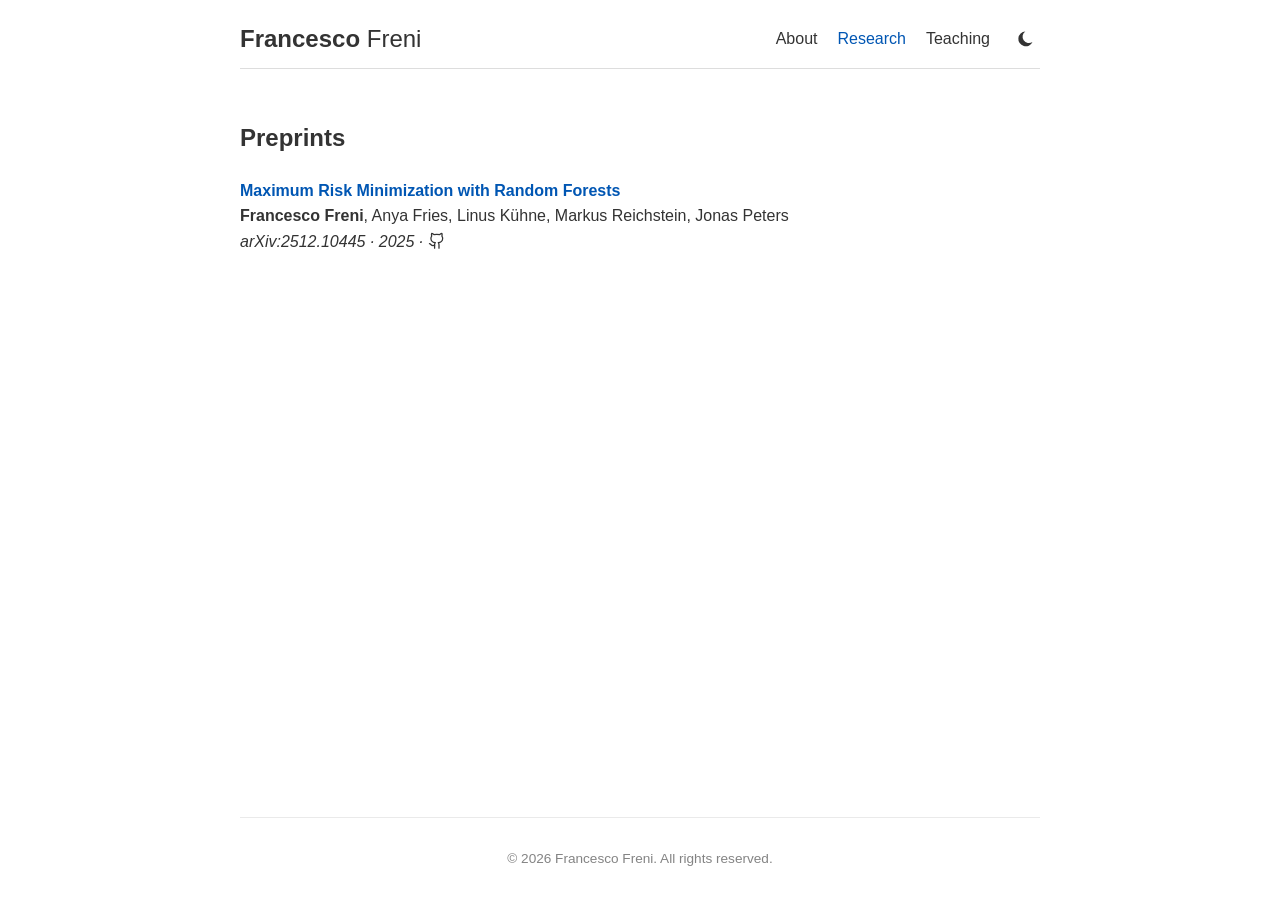
==== research.html @ 5fad2304 "modified navigation bar design for mobile" ====
<!DOCTYPE html>
<html lang="en">
<head>
    <meta charset="UTF-8">
    <meta name="viewport" content="width=device-width, initial-scale=1.0">
    <title>Research | Francesco Freni</title>
    <link rel="icon" href="data:image/svg+xml,<svg xmlns=%22http://www.w3.org/2000/svg%22 viewBox=%220 0 100 100%22><text y=%22.9em%22 font-size=%2290%22>🌋</text></svg>">
    <link rel="stylesheet" href="style.css">
    <script>
        const savedTheme = localStorage.getItem('theme') || (window.matchMedia('(prefers-color-scheme: dark)').matches ? 'dark' : 'light');
        if (savedTheme === 'dark') document.documentElement.setAttribute('data-theme', 'dark');
    </script>
</head>
<body>
    <header>
        <div>
            <a href="index.html"><strong>Francesco</strong> Freni</a>
        </div>

        <button class="hamburger" aria-label="Menu">
            <span class="bar"></span>
            <span class="bar"></span>
            <span class="bar"></span>
        </button>

        <nav>
            <a href="index.html">About</a>
            <a href="research.html" class="active">Research</a>
            <a href="teaching.html">Teaching</a>
            <button id="theme-toggle" aria-label="Toggle Dark Mode"></button>
        </nav>
    </header>

    <main>
        <section>
            <h2>Preprints</h2>
            <div class="pub-item">
                <div class="pub-title">
                    <a href="https://arxiv.org/pdf/2512.10445">Maximum Risk Minimization with Random Forests</a>
                </div>
                <div class="pub-authors"><strong>Francesco Freni</strong>, Anya Fries, Linus Kühne, Markus Reichstein, Jonas Peters</div>
                <div class="pub-venue"> <a href="https://arxiv.org/abs/2512.10445" class="venue-text-link">arXiv:2512.10445</a> &middot; 2025 &middot;
                    <a href="https://github.com/francescofreni/nldg" aria-label="GitHub Code" title="GitHub Code" class="venue-icon-link">
                        <svg class="icon" viewBox="0 0 24 24" fill="none" stroke="currentColor" stroke-width="1.75" stroke-linecap="round" stroke-linejoin="round" style="width: 1.1em; height: 1.1em; vertical-align: text-bottom;"><path d="M15 22v-4a4.8 4.8 0 0 0-1-3.5c3 0 6-2 6-5.5.08-1.25-.27-2.48-1-3.5.28-1.15.28-2.35 0-3.5 0 0-1 0-3 1.5-2.64-.5-5.36-.5-8 0C6 2 5 2 5 2c-.3 1.15-.3 2.35 0 3.5A5.403 5.403 0 0 0 4 9c0 3.5 3 5.5 6 5.5-.39.49-.68 1.05-.85 1.65-.17.6-.22 1.23-.15 1.85v4"/><path d="M9 18c-4.51 2-5-2-7-2"/></svg>
                    </a>
                </div>
            </div>
        </section>
    </main>

    <footer>
        <hr class="separator">
        <p>&copy; 2026 Francesco Freni. All rights reserved.</p>
    </footer>

    <script>
        // Dark Mode Logic
        const toggleBtn = document.getElementById('theme-toggle');
        const root = document.documentElement;

        const sunIcon = `<svg viewBox="0 0 24 24" fill="none" stroke="currentColor" stroke-width="2" stroke-linecap="round" stroke-linejoin="round"><circle cx="12" cy="12" r="4" /><path d="M12 2v2M12 20v2M4.93 4.93l1.41 1.41M17.66 17.66l1.41 1.41M2 12h2M20 12h2M4.93 19.07l1.41-1.41M17.66 6.34l1.41-1.41" /></svg>`;
        const moonIcon = `<svg viewBox="0 0 24 24" aria-hidden="true"><path fill="currentColor" fill-rule="evenodd" d="M21 15.6A8.9 8.9 0 1 1 12.4 3 a7.1 7.1 0 0 0 8.6 12.6z"/></svg>`;

        toggleBtn.innerHTML = root.getAttribute('data-theme') === 'dark' ? sunIcon : moonIcon;

        toggleBtn.addEventListener('click', () => {
            const isDark = root.getAttribute('data-theme') === 'dark';
            if (isDark) {
                root.removeAttribute('data-theme');
                localStorage.setItem('theme', 'light');
                toggleBtn.innerHTML = moonIcon;
            } else {
                root.setAttribute('data-theme', 'dark');
                localStorage.setItem('theme', 'dark');
                toggleBtn.innerHTML = sunIcon;
            }
        });

        // Mobile Menu Dropdown Logic
        const hamburger = document.querySelector(".hamburger");
        const navMenu = document.querySelector("nav");

        hamburger.addEventListener("click", () => {
            hamburger.classList.toggle("active");
            navMenu.classList.toggle("active");
            document.body.classList.toggle("menu-open");
        });
    </script>
</body>
</html>
---- style.css ----
/* ==========================================================================
   1. Variables & Theming
   ========================================================================== */
:root {
  --text-color: #333;
  --link-color: #0056b3;
  --bg-color: #fff;
  --nav-bg: #f8f9fa;
  --border-color: #ddd;
}

[data-theme="dark"] {
  --text-color: #e4e4e4;
  --link-color: #66b2ff;
  --bg-color: #121212;
  --nav-bg: #1e1e1e;
  --border-color: #444;
}

/* ==========================================================================
   2. Global & Base Styles
   ========================================================================== */
body {
  font-family: -apple-system, BlinkMacSystemFont, "Segoe UI", Roboto, Helvetica, Arial, sans-serif;
  line-height: 1.6;
  color: var(--text-color);
  background-color: var(--bg-color);
  max-width: 800px;
  margin: 0 auto;
  padding: 0 20px;
  transition: background-color 0.3s ease, color 0.3s ease;

  /* Sticky Footer Flexbox */
  display: flex;
  flex-direction: column;
  min-height: 100vh;
}

main {
  flex: 1; /* Forces the main content to grow and push the footer down */
}

h1, h2, h3 {
  color: var(--text-color);
}

a {
  color: var(--link-color);
  text-decoration: none;
}

a:hover {
  text-decoration: underline;
}

hr.separator {
  border: 0;
  border-top: 1px solid var(--border-color);
  margin: 30px 0;
}

/* ==========================================================================
   3. Header & Navigation
   ========================================================================== */
header {
  border-bottom: 1px solid var(--border-color);
  padding: 20px 0 10px 0;
  margin-bottom: 30px;
  display: flex;
  justify-content: space-between;
  align-items: center;
  position: relative; /* Needed to anchor the mobile dropdown */
}

header h2 {
  margin: 0;
}

/* Header Site Title */
header div a {
  color: var(--text-color);
  font-size: 1.5rem;
  text-decoration: none;
  transition: color 0.3s ease;
}

header div a:hover {
  color: var(--link-color);
  text-decoration: none;
}

.hidden-title {
  visibility: hidden;
}

/* Navigation Links */
nav {
  display: flex;
  align-items: center;
}

nav a {
  margin-left: 20px;
  text-decoration: none;
  color: var(--text-color);
  font-weight: 500;
  transition: color 0.3s ease;
}

nav a.active {
  color: var(--link-color);
}

nav a:hover {
  color: var(--link-color);
  text-decoration: none;
}

/* Theme Toggle Button */
#theme-toggle {
  background: none;
  border: none;
  cursor: pointer;
  color: var(--text-color);
  margin-left: 20px;
  display: flex;
  align-items: center;
  padding: 5px;
  transition: transform 0.2s ease;
}

#theme-toggle svg {
  width: 20px;
  height: 20px;
}

#theme-toggle:hover {
  color: var(--link-color) !important;
  transform: translateY(-2px);
}

/* Hamburger Icon Base (Hidden on Desktop) */
.hamburger {
  display: none;
  cursor: pointer;
  border: none;
  background: none;
  padding: 0;
  z-index: 1000;
}

.hamburger .bar {
  display: block;
  width: 25px;
  height: 3px;
  margin: 5px auto;
  transition: all 0.3s ease-in-out;
  background-color: var(--text-color);
  border-radius: 3px;
}

/* ==========================================================================
   4. About Page & Profile Section
   ========================================================================== */
.hero-title {
  margin-top: 10px;
  margin-bottom: 25px;
}

.hero-title h1 {
  font-size: 3.2rem;
  font-weight: 500;
  margin: 0 0 8px 0;
  line-height: 1.2;
}

.hero-title h1 strong {
  font-weight: 800;
}

.hero-title p {
  font-size: 1.25rem;
  font-weight: 700;
  margin: 0;
  color: var(--text-color);
  opacity: 0.9;
}

.profile-container {
  display: flex;
  gap: 50px;
  align-items: flex-start;
  justify-content: space-between;
  margin-bottom: 40px;
}

.profile-container > div:first-child {
  flex: 1;
  line-height: 1.7;
}

.profile-container > div:first-child p:first-child {
  margin-top: 0;
}

.profile-pic-column {
  flex: 0 0 240px;
  display: flex;
  flex-direction: column;
  align-items: center;
}

.profile-pic {
  width: 100%;
  border-radius: 12px;
  box-shadow: 0 6px 16px rgba(0,0,0,0.08);
  object-fit: cover;
}

/* Social Icons */
.social-icons {
  display: flex;
  gap: 18px;
  margin-top: 20px;
  justify-content: center;
  width: 100%;
}

.social-icons a {
  color: var(--text-color);
  opacity: 0.55;
  display: inline-block;
  transition: color 0.3s ease, opacity 0.3s ease, transform 0.2s ease;
}

.social-icons a svg {
  width: 26px;
  height: 26px;
}

.social-icons a:hover {
  opacity: 1;
  color: var(--link-color) !important;
  transform: translateY(-2px);
}

/* ==========================================================================
   5. News Section
   ========================================================================== */
.news-section {
  background: var(--nav-bg);
  padding: 15px 20px;
  border-radius: 5px;
}

.news-list {
  list-style: none;
  padding: 0;
  margin: 0;
}

.news-item {
  display: flex;
  margin-bottom: 12px;
  align-items: baseline;
}

.news-date {
  flex: 0 0 90px;
  font-weight: 600;
  color: var(--text-color);
  font-size: 0.95rem;
}

.news-text {
  flex: 1;
  margin-left: 15px;
}

/* ==========================================================================
   6. Research Page & Publications
   ========================================================================== */
main h2 a {
  color: var(--text-color);
  text-decoration: none;
  transition: color 0.3s ease;
}

main h2 a:hover {
  color: var(--link-color);
  text-decoration: underline;
}

.pub-item { margin-bottom: 20px; }
.pub-title { font-weight: bold; }
.pub-authors { color: var(--text-color); }
.pub-venue { font-style: italic; }

.pub-venue a.venue-text-link {
  color: var(--text-color);
  text-decoration: none;
  transition: color 0.3s ease;
}

.pub-venue a.venue-text-link:hover {
  color: var(--link-color);
  text-decoration: underline;
}

.pub-venue a.venue-icon-link {
  color: var(--text-color);
  display: inline-block;
  transition: color 0.3s ease, transform 0.2s ease;
}

.pub-venue a.venue-icon-link:hover {
  color: var(--link-color) !important;
  transform: translateY(-2px);
}

.pub-links a {
  font-size: 0.9em;
  border: 1px solid var(--link-color);
  padding: 2px 8px;
  border-radius: 4px;
  margin-right: 5px;
  text-decoration: none;
}

.pub-links a:hover {
  background-color: var(--link-color);
  color: var(--bg-color);
}

/* ==========================================================================
   7. Footer
   ========================================================================== */
footer {
  text-align: center;
  padding-bottom: 30px;
  color: var(--text-color);
  opacity: 0.6;
  font-size: 0.85rem;
}

footer p {
  margin: 0;
}

/* ==========================================================================
   8. Responsive Design (Mobile Support)
   ========================================================================== */
@media (max-width: 768px) {
  /* Prevent scrolling when menu is open */
  body.menu-open {
    overflow: hidden;
  }

  /* The Dimming Overlay */
  body::after {
    content: '';
    position: fixed;
    top: 0;
    left: 0;
    width: 100%;
    height: 100%;
    background: rgba(0, 0, 0, 0.6); /* Dark semi-transparent background */
    opacity: 0;
    visibility: hidden;
    transition: opacity 0.3s ease;
    z-index: 900; /* Sits directly above the page content */
  }

  /* Reveal overlay when menu is open */
  body.menu-open::after {
    opacity: 1;
    visibility: visible;
  }

  /* --- 1. Header & Navigation Fixes --- */
  header {
    flex-direction: row;
    padding-bottom: 15px;
    background-color: var(--bg-color); /* Keeps header solid above the overlay */
    z-index: 1000; /* Keeps header above the overlay */
    transition: border-color 0.3s ease;
  }

  /* Removes the header's bottom border when menu is open for a seamless look */
  body.menu-open header {
    border-bottom-color: transparent;
  }

  header div a {
    font-size: 1.4rem;
  }

  /* Reveal Hamburger on Mobile */
  .hamburger {
    display: block;
  }

  /* Hamburger to 'X' Animation */
  .hamburger.active .bar:nth-child(1) {
    transform: translateY(8px) rotate(45deg);
  }
  .hamburger.active .bar:nth-child(2) {
    opacity: 0;
  }
  .hamburger.active .bar:nth-child(3) {
    transform: translateY(-8px) rotate(-45deg);
  }

  /* Full-Width Dropdown Menu Configuration */
  nav {
    position: absolute;
    top: 100%; /* Sits exactly at the bottom of the header */
    left: -20px; /* Counteracts body padding to stretch full width */
    width: calc(100% + 40px); /* Spans the entire screen */
    background-color: var(--bg-color);
    flex-direction: column;
    align-items: flex-end; /* Text aligns to the right */
    padding: 10px 40px 30px 20px;
    gap: 20px;
    border-bottom: 1px solid var(--border-color); /* The new separator line */
    z-index: 999; /* Sits above overlay, below header */

    /* Hidden by default */
    opacity: 0;
    visibility: hidden;
    transform: translateY(-10px);
    transition: all 0.3s ease;
  }

  /* Reveal Menu on click */
  nav.active {
    opacity: 1;
    visibility: visible;
    transform: translateY(0);
  }

  nav a {
    margin-left: 0;
    font-size: 1.2rem;
  }

  #theme-toggle {
    margin-left: 0;
  }

  /* --- 2. About Page Layout Fixes --- */
  .hero-title h1 {
    font-size: 2.4rem;
    text-align: center;
  }

  .hero-title p {
    font-size: 1.1rem;
    text-align: center;
  }

  .profile-container {
    flex-direction: column-reverse;
    gap: 30px;
    align-items: center;
  }

  .profile-container > div:first-child {
    width: 100%;
  }

  .profile-pic-column {
    flex: auto;
    width: 100%;
    max-width: 240px;
  }
}
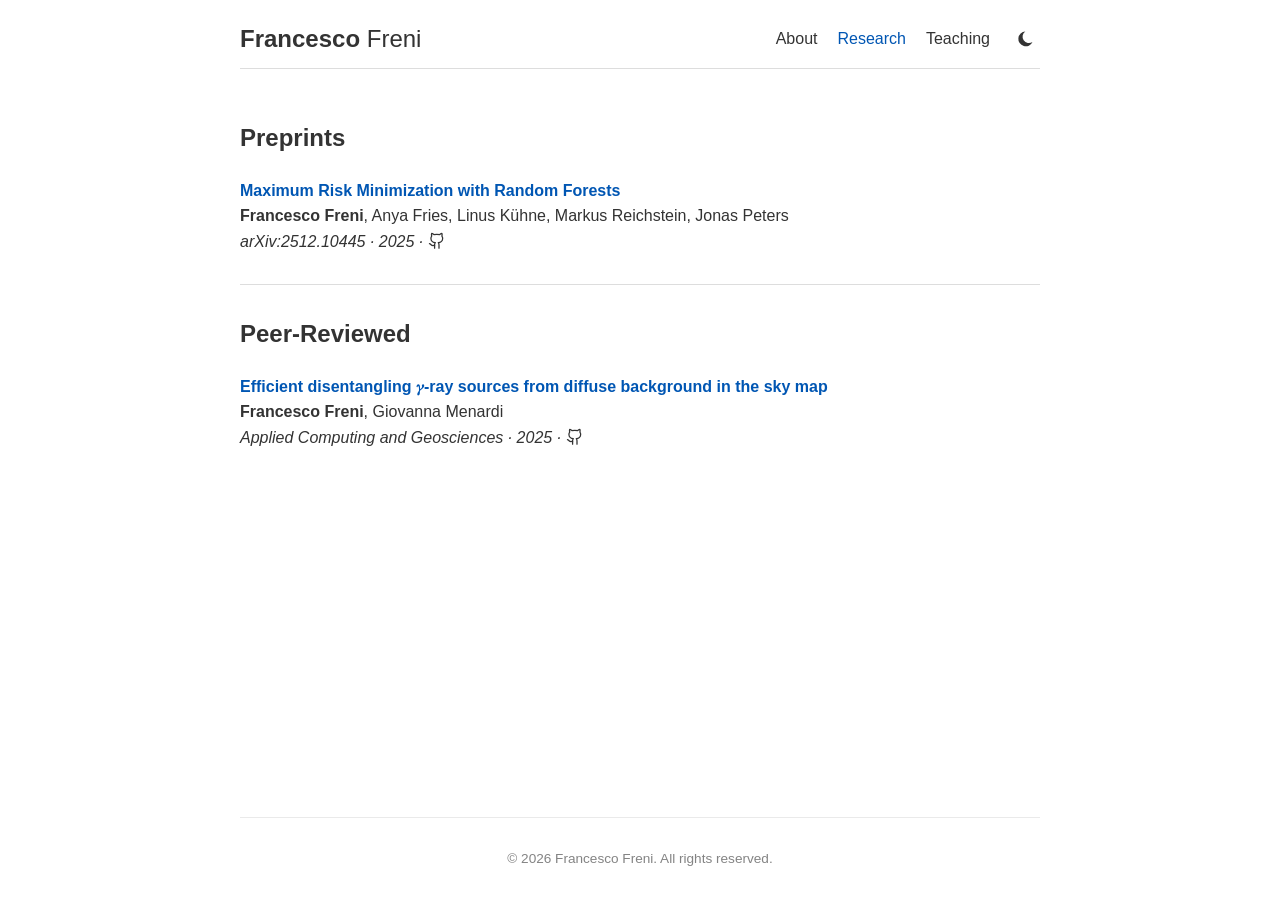
==== commit 7ae3f49c: "added paper" ====
--- a/research.html
+++ b/research.html
@@ -46,6 +46,23 @@
                 </div>
             </div>
         </section>
+
+        <hr class="separator">
+
+        <section>
+            <h2>Peer-Reviewed</h2>
+            <div class="pub-item">
+                <div class="pub-title">
+                    <a href="https://www.sciencedirect.com/science/article/pii/S2590197426000200">Efficient disentangling 𝛾-ray sources from diffuse background in the sky map</a>
+                </div>
+                <div class="pub-authors"><strong>Francesco Freni</strong>, Giovanna Menardi</div>
+                <div class="pub-venue"><a href="https://www.sciencedirect.com/science/article/pii/S2590197426000200" class="venue-text-link">Applied Computing and Geosciences</a> &middot; 2025 &middot;
+                    <a href="https://github.com/francescofreni/NPClustDir" aria-label="GitHub Code" title="GitHub Code" class="venue-icon-link">
+                        <svg class="icon" viewBox="0 0 24 24" fill="none" stroke="currentColor" stroke-width="1.75" stroke-linecap="round" stroke-linejoin="round" style="width: 1.1em; height: 1.1em; vertical-align: text-bottom;"><path d="M15 22v-4a4.8 4.8 0 0 0-1-3.5c3 0 6-2 6-5.5.08-1.25-.27-2.48-1-3.5.28-1.15.28-2.35 0-3.5 0 0-1 0-3 1.5-2.64-.5-5.36-.5-8 0C6 2 5 2 5 2c-.3 1.15-.3 2.35 0 3.5A5.403 5.403 0 0 0 4 9c0 3.5 3 5.5 6 5.5-.39.49-.68 1.05-.85 1.65-.17.6-.22 1.23-.15 1.85v4"/><path d="M9 18c-4.51 2-5-2-7-2"/></svg>
+                    </a>
+                </div>
+            </div>
+        </section>
     </main>
 
     <footer>
--- a/style.css
+++ b/style.css
@@ -348,6 +348,355 @@
 }
 
 /* ==========================================================================
+   1. Variables & Theming
+   ========================================================================== */
+:root {
+  --text-color: #333;
+  --link-color: #0056b3;
+  --bg-color: #fff;
+  --nav-bg: #f8f9fa;
+  --border-color: #ddd;
+}
+
+[data-theme="dark"] {
+  --text-color: #e4e4e4;
+  --link-color: #66b2ff;
+  --bg-color: #121212;
+  --nav-bg: #1e1e1e;
+  --border-color: #444;
+}
+
+/* ==========================================================================
+   2. Global & Base Styles
+   ========================================================================== */
+body {
+  font-family: -apple-system, BlinkMacSystemFont, "Segoe UI", Roboto, Helvetica, Arial, sans-serif;
+  line-height: 1.6;
+  color: var(--text-color);
+  background-color: var(--bg-color);
+  max-width: 800px;
+  margin: 0 auto;
+  padding: 0 20px;
+  transition: background-color 0.3s ease, color 0.3s ease;
+
+  /* Sticky Footer Flexbox */
+  display: flex;
+  flex-direction: column;
+  min-height: 100vh;
+}
+
+main {
+  flex: 1; /* Forces the main content to grow and push the footer down */
+}
+
+h1, h2, h3 {
+  color: var(--text-color);
+}
+
+a {
+  color: var(--link-color);
+  text-decoration: none;
+}
+
+a:hover {
+  text-decoration: underline;
+}
+
+hr.separator {
+  border: 0;
+  border-top: 1px solid var(--border-color);
+  margin: 30px 0;
+}
+
+/* ==========================================================================
+   3. Header & Navigation
+   ========================================================================== */
+header {
+  border-bottom: 1px solid var(--border-color);
+  padding: 20px 0 10px 0;
+  margin-bottom: 30px;
+  display: flex;
+  justify-content: space-between;
+  align-items: center;
+  position: relative; /* Needed to anchor the mobile dropdown */
+}
+
+header h2 {
+  margin: 0;
+}
+
+/* Header Site Title */
+header div a {
+  color: var(--text-color);
+  font-size: 1.5rem;
+  text-decoration: none;
+  transition: color 0.3s ease;
+}
+
+header div a:hover {
+  color: var(--link-color);
+  text-decoration: none;
+}
+
+.hidden-title {
+  visibility: hidden;
+}
+
+/* Navigation Links */
+nav {
+  display: flex;
+  align-items: center;
+}
+
+nav a {
+  margin-left: 20px;
+  text-decoration: none;
+  color: var(--text-color);
+  font-weight: 500;
+  transition: color 0.3s ease;
+}
+
+nav a.active {
+  color: var(--link-color);
+}
+
+nav a:hover {
+  color: var(--link-color);
+  text-decoration: none;
+}
+
+/* Theme Toggle Button */
+#theme-toggle {
+  background: none;
+  border: none;
+  cursor: pointer;
+  color: var(--text-color);
+  margin-left: 20px;
+  display: flex;
+  align-items: center;
+  padding: 5px;
+  transition: transform 0.2s ease;
+}
+
+#theme-toggle svg {
+  width: 20px;
+  height: 20px;
+}
+
+#theme-toggle:hover {
+  color: var(--link-color) !important;
+  transform: translateY(-2px);
+}
+
+/* Hamburger Icon Base (Hidden on Desktop) */
+.hamburger {
+  display: none;
+  cursor: pointer;
+  border: none;
+  background: none;
+  padding: 0;
+  z-index: 1000;
+}
+
+.hamburger .bar {
+  display: block;
+  width: 25px;
+  height: 3px;
+  margin: 5px auto;
+  transition: all 0.3s ease-in-out;
+  background-color: var(--text-color);
+  border-radius: 3px;
+}
+
+/* ==========================================================================
+   4. About Page & Profile Section
+   ========================================================================== */
+.hero-title {
+  margin-top: 10px;
+  margin-bottom: 25px;
+}
+
+.hero-title h1 {
+  font-size: 3.2rem;
+  font-weight: 500;
+  margin: 0 0 8px 0;
+  line-height: 1.2;
+}
+
+.hero-title h1 strong {
+  font-weight: 800;
+}
+
+.hero-title p {
+  font-size: 1.25rem;
+  font-weight: 700;
+  margin: 0;
+  color: var(--text-color);
+  opacity: 0.9;
+}
+
+.profile-container {
+  display: flex;
+  gap: 50px;
+  align-items: flex-start;
+  justify-content: space-between;
+  margin-bottom: 40px;
+}
+
+.profile-container > div:first-child {
+  flex: 1;
+  line-height: 1.7;
+}
+
+.profile-container > div:first-child p:first-child {
+  margin-top: 0;
+}
+
+.profile-pic-column {
+  flex: 0 0 240px;
+  display: flex;
+  flex-direction: column;
+  align-items: center;
+}
+
+.profile-pic {
+  width: 100%;
+  border-radius: 12px;
+  box-shadow: 0 6px 16px rgba(0,0,0,0.08);
+  object-fit: cover;
+}
+
+/* Social Icons */
+.social-icons {
+  display: flex;
+  gap: 18px;
+  margin-top: 20px;
+  justify-content: center;
+  width: 100%;
+}
+
+.social-icons a {
+  color: var(--text-color);
+  opacity: 0.55;
+  display: inline-block;
+  transition: color 0.3s ease, opacity 0.3s ease, transform 0.2s ease;
+}
+
+.social-icons a svg {
+  width: 26px;
+  height: 26px;
+}
+
+.social-icons a:hover {
+  opacity: 1;
+  color: var(--link-color) !important;
+  transform: translateY(-2px);
+}
+
+/* ==========================================================================
+   5. News Section
+   ========================================================================== */
+.news-section {
+  background: var(--nav-bg);
+  padding: 15px 20px;
+  border-radius: 5px;
+}
+
+.news-list {
+  list-style: none;
+  padding: 0;
+  margin: 0;
+}
+
+.news-item {
+  display: flex;
+  margin-bottom: 12px;
+  align-items: baseline;
+}
+
+.news-date {
+  flex: 0 0 90px;
+  font-weight: 600;
+  color: var(--text-color);
+  font-size: 0.95rem;
+}
+
+.news-text {
+  flex: 1;
+  margin-left: 15px;
+}
+
+/* ==========================================================================
+   6. Research Page & Publications
+   ========================================================================== */
+main h2 a {
+  color: var(--text-color);
+  text-decoration: none;
+  transition: color 0.3s ease;
+}
+
+main h2 a:hover {
+  color: var(--link-color);
+  text-decoration: underline;
+}
+
+.pub-item { margin-bottom: 20px; }
+.pub-title { font-weight: bold; }
+.pub-authors { color: var(--text-color); }
+.pub-venue { font-style: italic; }
+
+.pub-venue a.venue-text-link {
+  color: var(--text-color);
+  text-decoration: none;
+  transition: color 0.3s ease;
+}
+
+.pub-venue a.venue-text-link:hover {
+  color: var(--link-color);
+  text-decoration: underline;
+}
+
+.pub-venue a.venue-icon-link {
+  color: var(--text-color);
+  display: inline-block;
+  transition: color 0.3s ease, transform 0.2s ease;
+}
+
+.pub-venue a.venue-icon-link:hover {
+  color: var(--link-color) !important;
+  transform: translateY(-2px);
+}
+
+.pub-links a {
+  font-size: 0.9em;
+  border: 1px solid var(--link-color);
+  padding: 2px 8px;
+  border-radius: 4px;
+  margin-right: 5px;
+  text-decoration: none;
+}
+
+.pub-links a:hover {
+  background-color: var(--link-color);
+  color: var(--bg-color);
+}
+
+/* ==========================================================================
+   7. Footer
+   ========================================================================== */
+footer {
+  text-align: center;
+  padding-bottom: 30px;
+  color: var(--text-color);
+  opacity: 0.6;
+  font-size: 0.85rem;
+}
+
+footer p {
+  margin: 0;
+}
+
+/* ==========================================================================
    8. Responsive Design (Mobile Support)
    ========================================================================== */
 @media (max-width: 768px) {
@@ -364,14 +713,13 @@
     left: 0;
     width: 100%;
     height: 100%;
-    background: rgba(0, 0, 0, 0.6); /* Dark semi-transparent background */
+    background: rgba(0, 0, 0, 0.6);
     opacity: 0;
     visibility: hidden;
     transition: opacity 0.3s ease;
-    z-index: 900; /* Sits directly above the page content */
-  }
-
-  /* Reveal overlay when menu is open */
+    z-index: 900;
+  }
+
   body.menu-open::after {
     opacity: 1;
     visibility: visible;
@@ -380,13 +728,18 @@
   /* --- 1. Header & Navigation Fixes --- */
   header {
     flex-direction: row;
+
+    margin-left: -20px;
+    margin-right: -20px;
+    padding-left: 20px;
+    padding-right: 20px;
     padding-bottom: 15px;
-    background-color: var(--bg-color); /* Keeps header solid above the overlay */
-    z-index: 1000; /* Keeps header above the overlay */
+
+    background-color: var(--bg-color);
+    z-index: 1000;
     transition: border-color 0.3s ease;
   }
 
-  /* Removes the header's bottom border when menu is open for a seamless look */
   body.menu-open header {
     border-bottom-color: transparent;
   }
@@ -395,12 +748,10 @@
     font-size: 1.4rem;
   }
 
-  /* Reveal Hamburger on Mobile */
   .hamburger {
     display: block;
   }
 
-  /* Hamburger to 'X' Animation */
   .hamburger.active .bar:nth-child(1) {
     transform: translateY(8px) rotate(45deg);
   }
@@ -414,29 +765,35 @@
   /* Full-Width Dropdown Menu Configuration */
   nav {
     position: absolute;
-    top: 100%; /* Sits exactly at the bottom of the header */
-    left: -20px; /* Counteracts body padding to stretch full width */
-    width: calc(100% + 40px); /* Spans the entire screen */
+    top: 100%;
+    left: 0;
+    right: 0;
+    box-sizing: border-box;
+
     background-color: var(--bg-color);
     flex-direction: column;
-    align-items: flex-end; /* Text aligns to the right */
-    padding: 10px 40px 30px 20px;
+    align-items: flex-end;
+
+    /* Slide Animation Setup */
+    max-height: 0;
+    padding: 0 20px;
+    overflow: hidden;
     gap: 20px;
-    border-bottom: 1px solid var(--border-color); /* The new separator line */
-    z-index: 999; /* Sits above overlay, below header */
-
-    /* Hidden by default */
+    border-bottom: 1px solid transparent;
+    z-index: 999;
+
     opacity: 0;
     visibility: hidden;
-    transform: translateY(-10px);
-    transition: all 0.3s ease;
-  }
-
-  /* Reveal Menu on click */
+    transition: all 0.3s ease-in-out;
+  }
+
   nav.active {
+    max-height: 280px;
+    padding: 15px 20px 30px 20px;
+    border-bottom: 1px solid var(--border-color);
+
     opacity: 1;
     visibility: visible;
-    transform: translateY(0);
   }
 
   nav a {
@@ -446,6 +803,7 @@
 
   #theme-toggle {
     margin-left: 0;
+    padding-right: 0;
   }
 
   /* --- 2. About Page Layout Fixes --- */
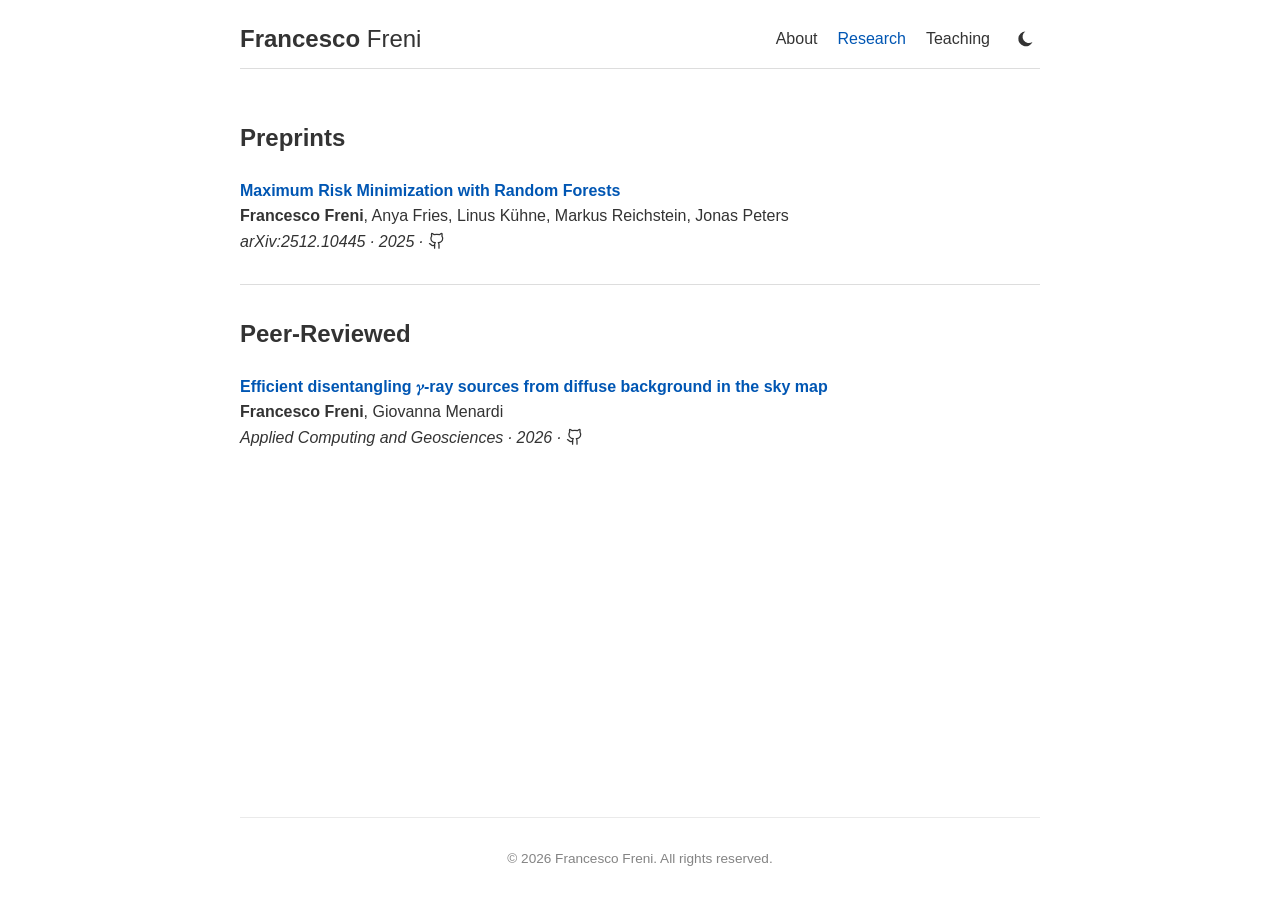
==== commit 05821247: "fixed year" ====
--- a/research.html
+++ b/research.html
@@ -56,7 +56,7 @@
                     <a href="https://www.sciencedirect.com/science/article/pii/S2590197426000200">Efficient disentangling 𝛾-ray sources from diffuse background in the sky map</a>
                 </div>
                 <div class="pub-authors"><strong>Francesco Freni</strong>, Giovanna Menardi</div>
-                <div class="pub-venue"><a href="https://www.sciencedirect.com/science/article/pii/S2590197426000200" class="venue-text-link">Applied Computing and Geosciences</a> &middot; 2025 &middot;
+                <div class="pub-venue"><a href="https://www.sciencedirect.com/science/article/pii/S2590197426000200" class="venue-text-link">Applied Computing and Geosciences</a> &middot; 2026 &middot;
                     <a href="https://github.com/francescofreni/NPClustDir" aria-label="GitHub Code" title="GitHub Code" class="venue-icon-link">
                         <svg class="icon" viewBox="0 0 24 24" fill="none" stroke="currentColor" stroke-width="1.75" stroke-linecap="round" stroke-linejoin="round" style="width: 1.1em; height: 1.1em; vertical-align: text-bottom;"><path d="M15 22v-4a4.8 4.8 0 0 0-1-3.5c3 0 6-2 6-5.5.08-1.25-.27-2.48-1-3.5.28-1.15.28-2.35 0-3.5 0 0-1 0-3 1.5-2.64-.5-5.36-.5-8 0C6 2 5 2 5 2c-.3 1.15-.3 2.35 0 3.5A5.403 5.403 0 0 0 4 9c0 3.5 3 5.5 6 5.5-.39.49-.68 1.05-.85 1.65-.17.6-.22 1.23-.15 1.85v4"/><path d="M9 18c-4.51 2-5-2-7-2"/></svg>
                     </a>
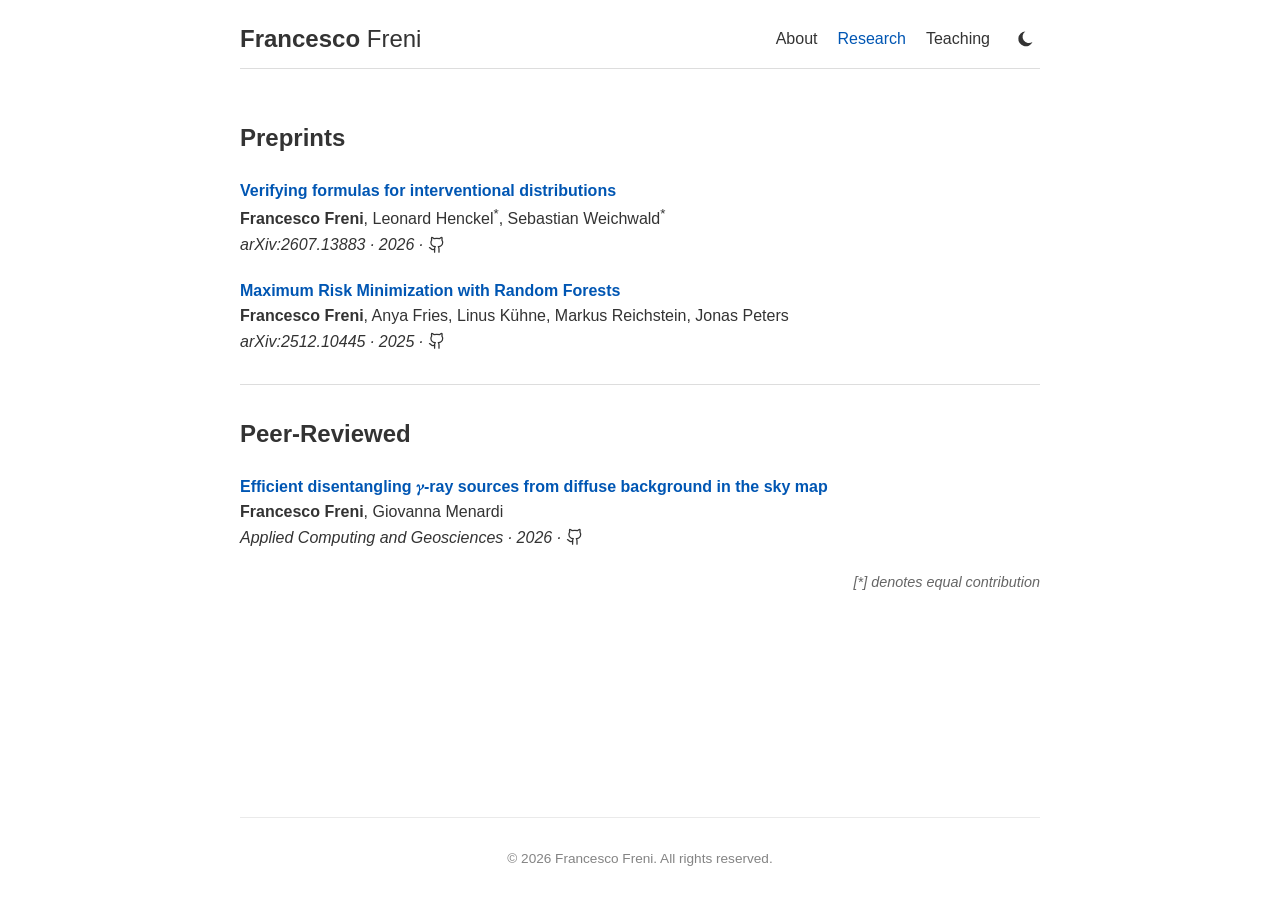
==== commit a4162a37: "added preprint" ====
--- a/research.html
+++ b/research.html
@@ -36,6 +36,17 @@
             <h2>Preprints</h2>
             <div class="pub-item">
                 <div class="pub-title">
+                    <a href="https://arxiv.org/abs/2607.13883">Verifying formulas for interventional distributions</a>
+                </div>
+                <div class="pub-authors"><strong>Francesco Freni</strong>, Leonard Henckel<sup>*</sup>, Sebastian Weichwald<sup>*</sup></div>
+                <div class="pub-venue"> <a href="https://arxiv.org/abs/2607.13883" class="venue-text-link">arXiv:2607.13883</a> &middot; 2026 &middot;
+                    <a href="https://github.com/francescofreni/hiprof" aria-label="GitHub Code" title="GitHub Code" class="venue-icon-link">
+                        <svg class="icon" viewBox="0 0 24 24" fill="none" stroke="currentColor" stroke-width="1.75" stroke-linecap="round" stroke-linejoin="round" style="width: 1.1em; height: 1.1em; vertical-align: text-bottom;"><path d="M15 22v-4a4.8 4.8 0 0 0-1-3.5c3 0 6-2 6-5.5.08-1.25-.27-2.48-1-3.5.28-1.15.28-2.35 0-3.5 0 0-1 0-3 1.5-2.64-.5-5.36-.5-8 0C6 2 5 2 5 2c-.3 1.15-.3 2.35 0 3.5A5.403 5.403 0 0 0 4 9c0 3.5 3 5.5 6 5.5-.39.49-.68 1.05-.85 1.65-.17.6-.22 1.23-.15 1.85v4"/><path d="M9 18c-4.51 2-5-2-7-2"/></svg>
+                    </a>
+                </div>
+            </div>
+            <div class="pub-item">
+                <div class="pub-title">
                     <a href="https://arxiv.org/pdf/2512.10445">Maximum Risk Minimization with Random Forests</a>
                 </div>
                 <div class="pub-authors"><strong>Francesco Freni</strong>, Anya Fries, Linus Kühne, Markus Reichstein, Jonas Peters</div>
@@ -63,6 +74,7 @@
                 </div>
             </div>
         </section>
+        <div class="pub-note">[*] denotes equal contribution</div>
     </main>
 
     <footer>
@@ -104,4 +116,4 @@
         });
     </script>
 </body>
-</html>+</html>
--- a/style.css
+++ b/style.css
@@ -832,4 +832,13 @@
     width: 100%;
     max-width: 240px;
   }
-}+}
+
+.pub-note {
+  font-size: 0.9rem;
+  font-style: italic;
+  text-align: right;
+  color: var(--text-color);
+  opacity: 0.75;
+  margin-top: 6px;
+}
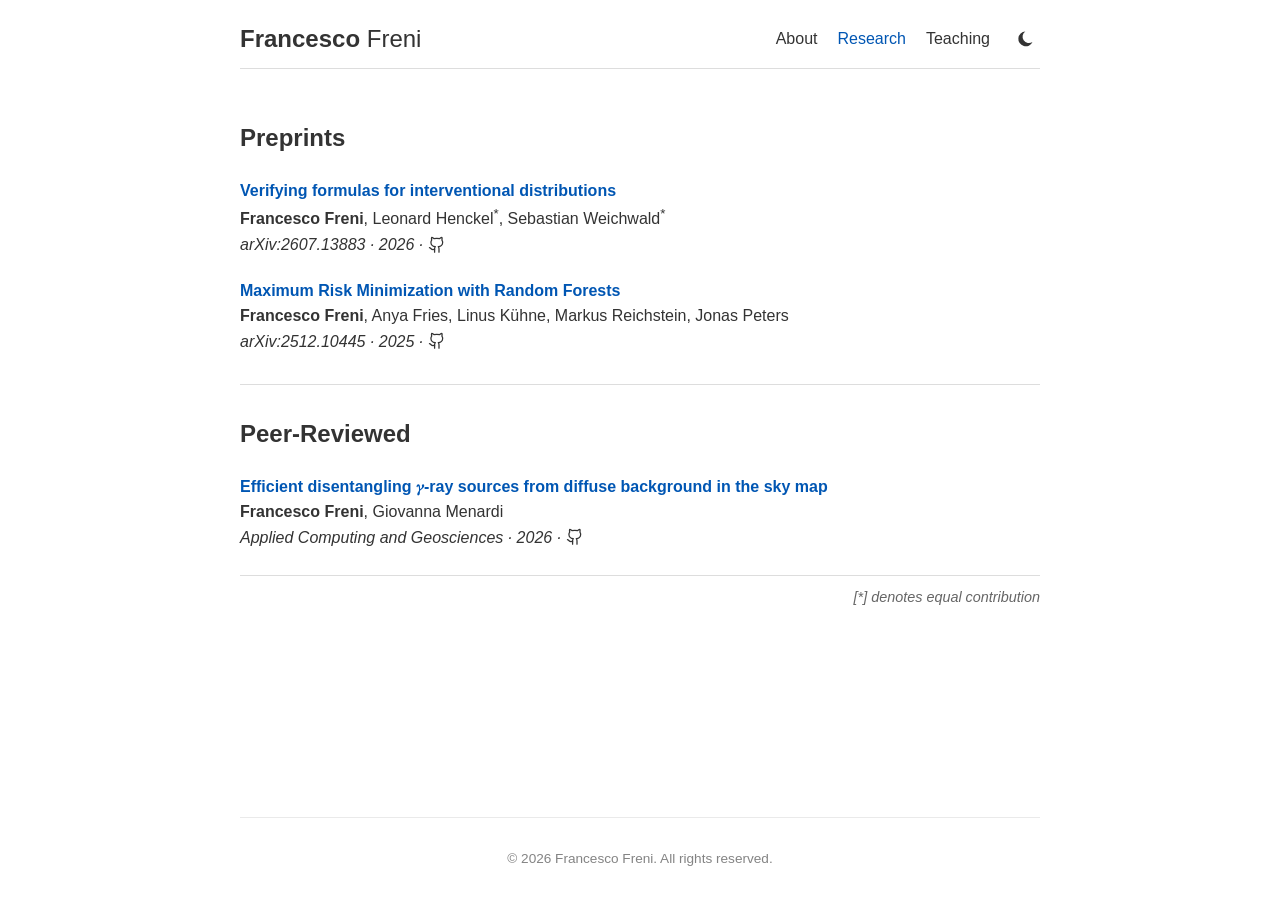
==== commit 3229496c: "added separator" ====
--- a/research.html
+++ b/research.html
@@ -74,6 +74,7 @@
                 </div>
             </div>
         </section>
+        <hr class="pub-note-separator">
         <div class="pub-note">[*] denotes equal contribution</div>
     </main>
 
--- a/style.css
+++ b/style.css
@@ -842,3 +842,9 @@
   opacity: 0.75;
   margin-top: 6px;
 }
+
+.pub-note-separator {
+  border: 0;
+  border-top: 1px solid var(--border-color);
+  margin: 24px 0 10px;
+}
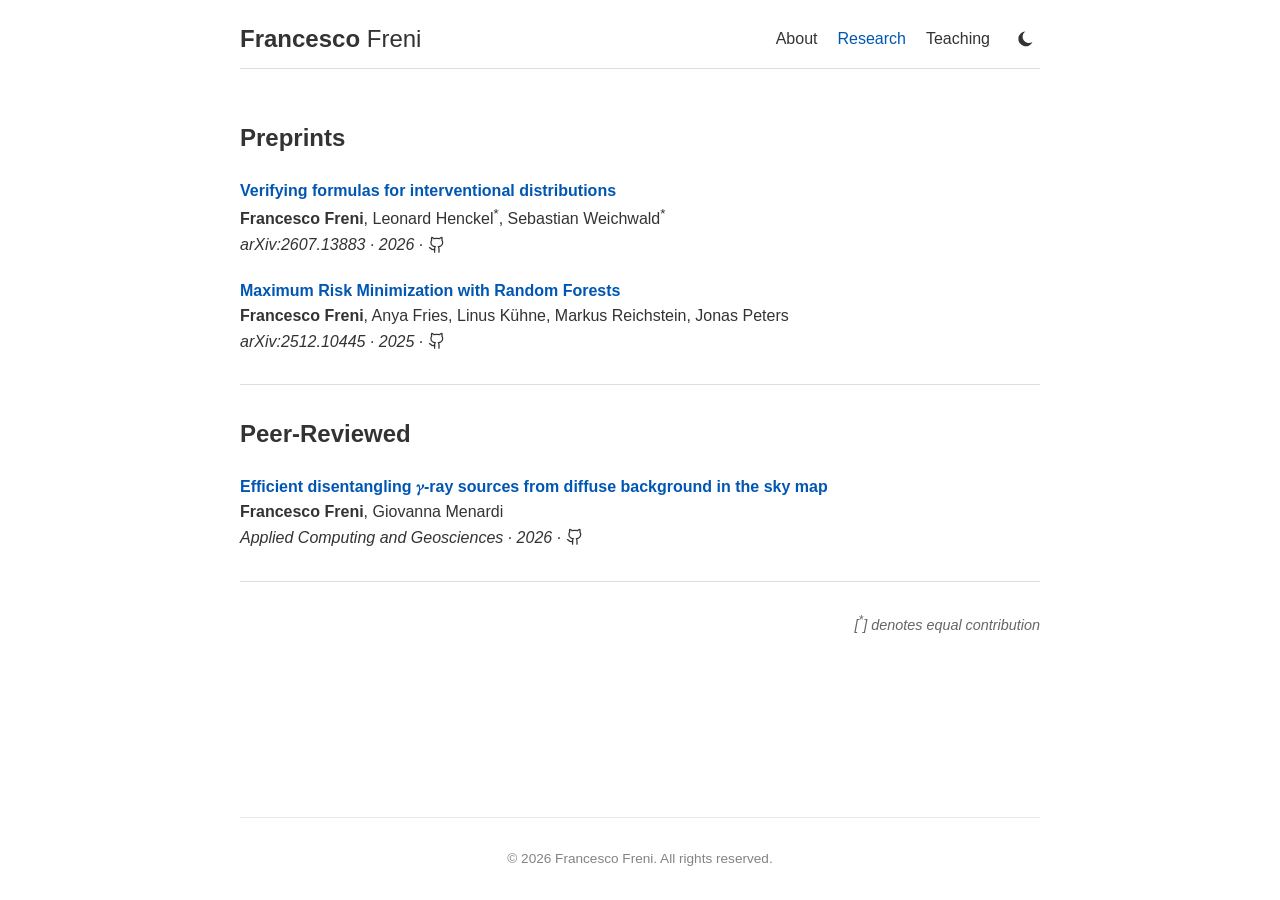
==== commit ea8ed3d9: "changed note" ====
--- a/research.html
+++ b/research.html
@@ -74,8 +74,8 @@
                 </div>
             </div>
         </section>
-        <hr class="pub-note-separator">
-        <div class="pub-note">[*] denotes equal contribution</div>
+        <hr class="separator pub-note-separator">
+        <div class="pub-note"><em>[<sup>*</sup>] denotes equal contribution</em></div>
     </main>
 
     <footer>
--- a/style.css
+++ b/style.css
@@ -836,7 +836,6 @@
 
 .pub-note {
   font-size: 0.9rem;
-  font-style: italic;
   text-align: right;
   color: var(--text-color);
   opacity: 0.75;
@@ -844,7 +843,5 @@
 }
 
 .pub-note-separator {
-  border: 0;
-  border-top: 1px solid var(--border-color);
   margin: 24px 0 10px;
 }
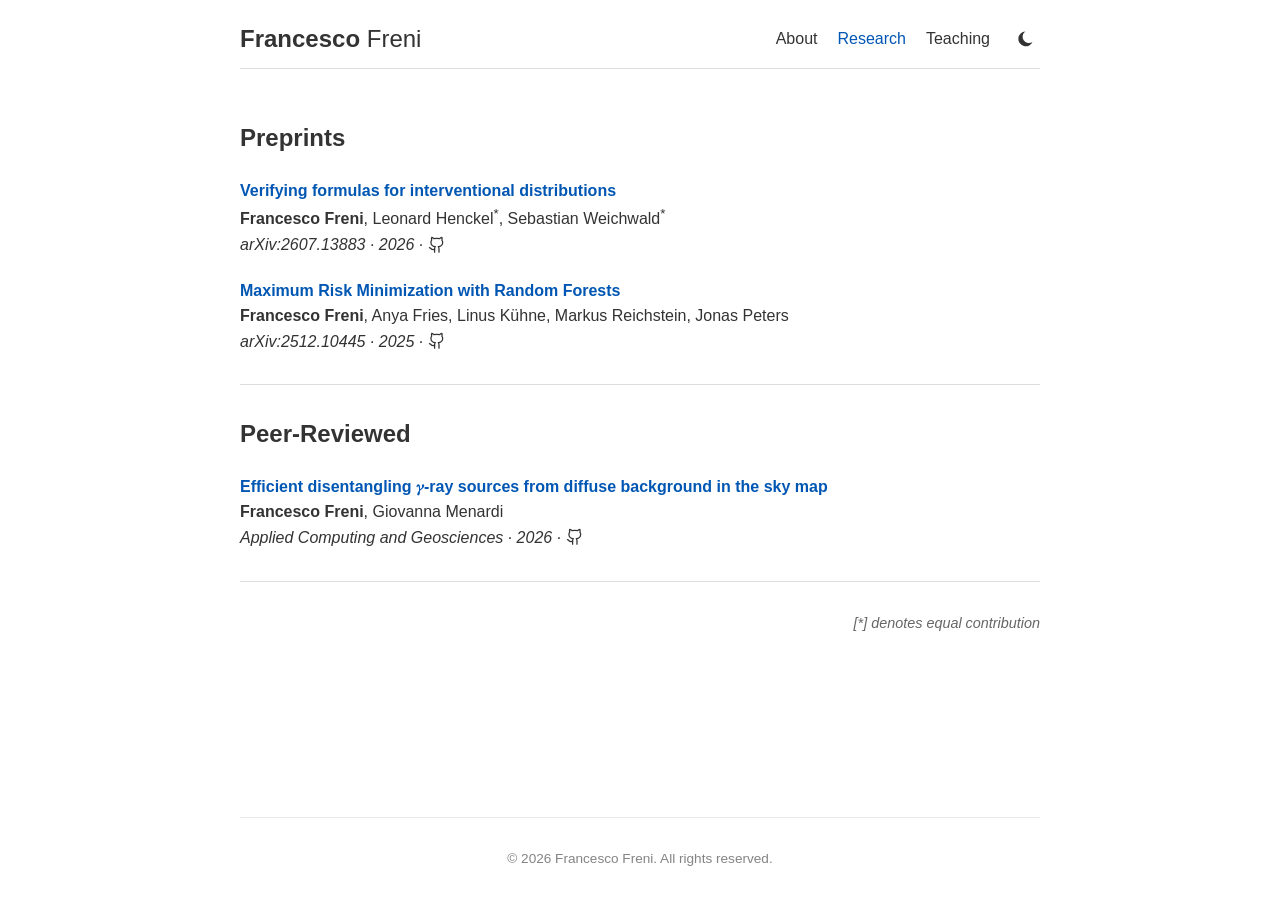
==== commit 155b0769: "fixed note" ====
--- a/research.html
+++ b/research.html
@@ -75,7 +75,7 @@
             </div>
         </section>
         <hr class="separator pub-note-separator">
-        <div class="pub-note"><em>[<sup>*</sup>] denotes equal contribution</em></div>
+        <div class="pub-note"><em>[*] denotes equal contribution</em></div>
     </main>
 
     <footer>
--- a/style.css
+++ b/style.css
@@ -843,5 +843,5 @@
 }
 
 .pub-note-separator {
-  margin: 24px 0 10px;
-}
+  margin: 24px 0 4px;
+}
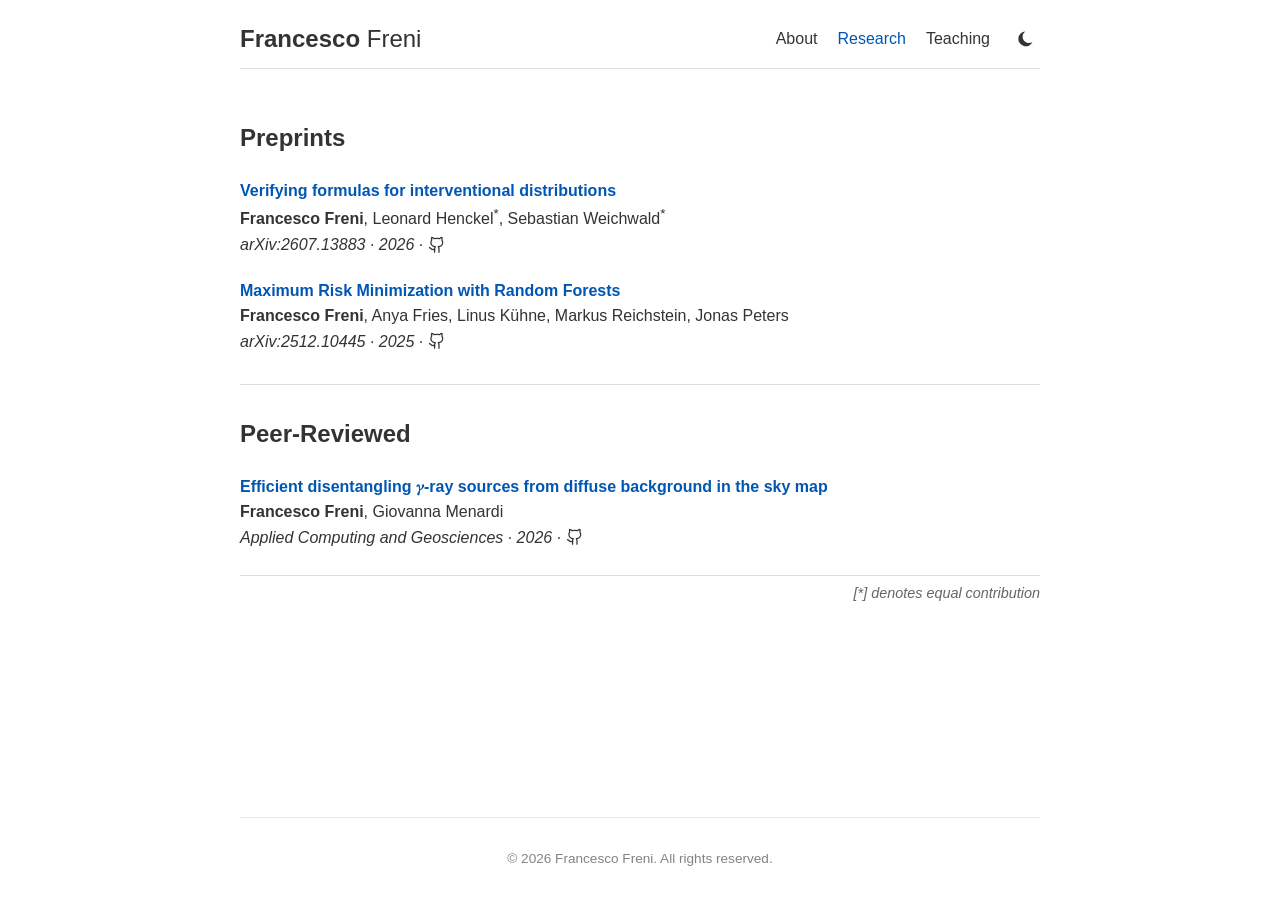
==== commit 37aa3a18: "fixed links" ====
--- a/research.html
+++ b/research.html
@@ -36,7 +36,7 @@
             <h2>Preprints</h2>
             <div class="pub-item">
                 <div class="pub-title">
-                    <a href="https://arxiv.org/abs/2607.13883">Verifying formulas for interventional distributions</a>
+                    <a href="https://arxiv.org/pdf/2607.13883">Verifying formulas for interventional distributions</a>
                 </div>
                 <div class="pub-authors"><strong>Francesco Freni</strong>, Leonard Henckel<sup>*</sup>, Sebastian Weichwald<sup>*</sup></div>
                 <div class="pub-venue"> <a href="https://arxiv.org/abs/2607.13883" class="venue-text-link">arXiv:2607.13883</a> &middot; 2026 &middot;
--- a/style.css
+++ b/style.css
@@ -839,9 +839,9 @@
   text-align: right;
   color: var(--text-color);
   opacity: 0.75;
-  margin-top: 6px;
-}
-
-.pub-note-separator {
-  margin: 24px 0 4px;
-}
+  margin-top: 0;
+}
+
+hr.separator.pub-note-separator {
+  margin: 24px 0 6px;
+}
